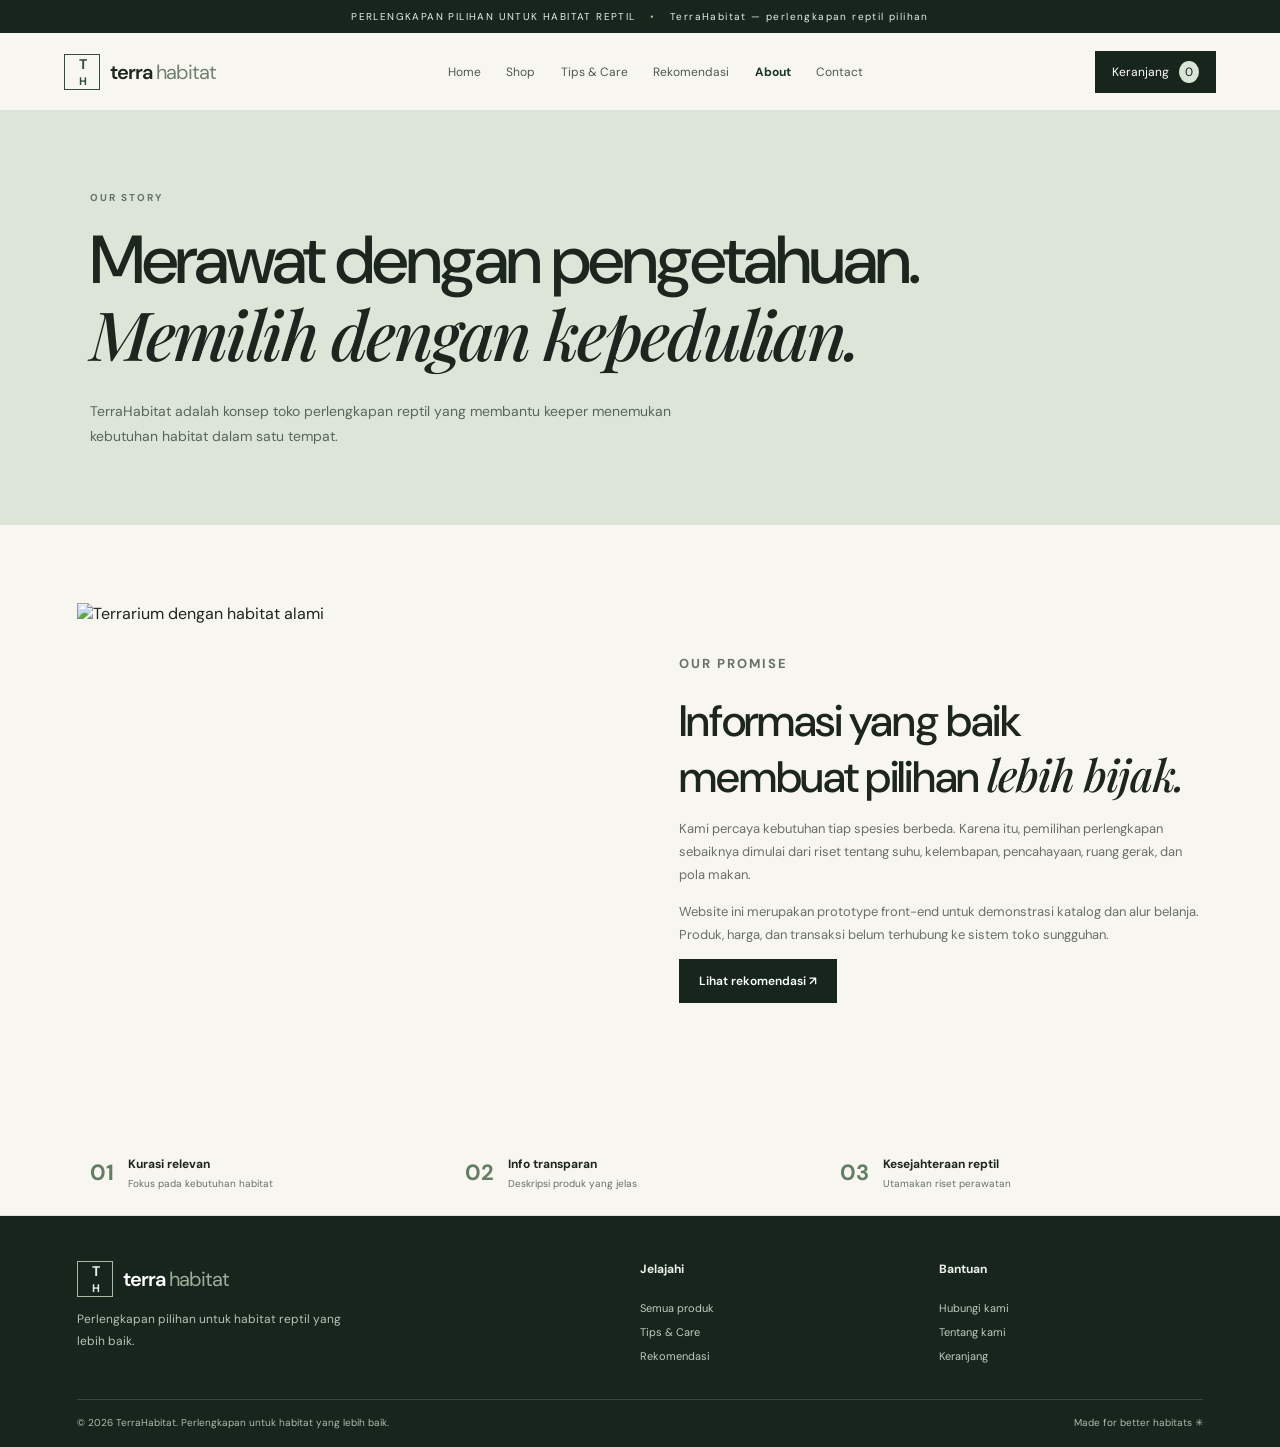
==== about.html @ 7066e223 "Add files via upload Upload website pertama" ====
<!DOCTYPE html>
<html lang="id">
 <head>
  <meta charset="utf-8"/>
  <meta content="width=device-width,initial-scale=1" name="viewport"/>
  <meta content="#18251d" name="theme-color"/>
  <title>
   About | TerraHabitat
  </title>
  <link href="style.css" rel="stylesheet"/>
 </head>
 <body>
  <div class="announcement">
   PERLENGKAPAN PILIHAN UNTUK HABITAT REPTIL
   <span>
    •
   </span>
   TerraHabitat — perlengkapan reptil pilihan
  </div>
  <header class="site-header">
   <a class="brand" href="index.html">
    <span class="brand-mark">
     T
     <span>
      H
     </span>
    </span>
    <span class="brand-name">
     terra
     <span>
      habitat
     </span>
    </span>
   </a>
   <button aria-label="Buka menu" class="menu-toggle" id="menuToggle">
    ☰
   </button>
   <nav class="main-nav" id="mainNav">
    <a data-page="index.html" href="index.html">
     Home
    </a>
    <a data-page="shop.html" href="shop.html">
     Shop
    </a>
    <a data-page="tips.html" href="tips.html">
     Tips &amp; Care
    </a>
    <a data-page="recommendation.html" href="recommendation.html">
     Rekomendasi
    </a>
    <a data-page="about.html" href="about.html">
     About
    </a>
    <a data-page="contact.html" href="contact.html">
     Contact
    </a>
   </nav>
   <div class="header-actions">
    <a class="cart-button" href="cart.html">
     Keranjang
     <span id="cartCount">
      0
     </span>
    </a>
   </div>
  </header>
  <main>
   <section class="page-hero">
    <p class="eyebrow">
     OUR STORY
    </p>
    <h1>
     Merawat dengan pengetahuan.
     <br/>
     <em>
      Memilih dengan kepedulian.
     </em>
    </h1>
    <p>
     TerraHabitat adalah konsep toko perlengkapan reptil yang membantu keeper menemukan kebutuhan habitat dalam satu tempat.
    </p>
   </section>
   <section class="section about-layout">
    <a class="about-photo image-link" href="shop.html">
     <img alt="Terrarium dengan habitat alami" src="images/about-terrarium.jpg"/>
    </a>
    <div>
     <p class="eyebrow">
      OUR PROMISE
     </p>
     <h2>
      Informasi yang baik membuat pilihan
      <em>
       lebih bijak.
      </em>
     </h2>
     <p>
      Kami percaya kebutuhan tiap spesies berbeda. Karena itu, pemilihan perlengkapan sebaiknya dimulai dari riset tentang suhu, kelembapan, pencahayaan, ruang gerak, dan pola makan.
     </p>
     <p>
      Website ini merupakan prototype front-end untuk demonstrasi katalog dan alur belanja. Produk, harga, dan transaksi belum terhubung ke sistem toko sungguhan.
     </p>
     <a class="button button-dark" href="recommendation.html">
      Lihat rekomendasi ↗
     </a>
    </div>
   </section>
   <section class="benefit-strip">
    <div>
     <b>
      01
     </b>
     <p>
      <strong>
       Kurasi relevan
      </strong>
      <small>
       Fokus pada kebutuhan habitat
      </small>
     </p>
    </div>
    <div>
     <b>
      02
     </b>
     <p>
      <strong>
       Info transparan
      </strong>
      <small>
       Deskripsi produk yang jelas
      </small>
     </p>
    </div>
    <div>
     <b>
      03
     </b>
     <p>
      <strong>
       Kesejahteraan reptil
      </strong>
      <small>
       Utamakan riset perawatan
      </small>
     </p>
    </div>
   </section>
  </main>
  <footer class="footer">
   <div class="footer-main">
    <div class="footer-brand">
     <a class="brand brand-footer" href="index.html">
      <span class="brand-mark">
       T
       <span>
        H
       </span>
      </span>
      <span class="brand-name">
       terra
       <span>
        habitat
       </span>
      </span>
     </a>
     <p>
      Perlengkapan pilihan untuk habitat reptil yang lebih baik.
     </p>
    </div>
    <div>
     <h4>
      Jelajahi
     </h4>
     <a href="shop.html">
      Semua produk
     </a>
     <a href="tips.html">
      Tips &amp; Care
     </a>
     <a href="recommendation.html">
      Rekomendasi
     </a>
    </div>
    <div>
     <h4>
      Bantuan
     </h4>
     <a href="contact.html">
      Hubungi kami
     </a>
     <a href="about.html">
      Tentang kami
     </a>
     <a href="cart.html">
      Keranjang
     </a>
    </div>
   </div>
   <div class="footer-bottom">
    <span>
     © 2026 TerraHabitat. Perlengkapan untuk habitat yang lebih baik.
    </span>
    <span>
     Made for better habitats ✳
    </span>
   </div>
  </footer>
  <div class="toast" id="toast" role="status">
  </div>
  <script src="site.js">
  </script>
 </body>
</html>
---- style.css ----
@import url('https://fonts.googleapis.com/css2?family=DM+Sans:wght@400;500;600;700&family=Playfair+Display:ital,wght@0,500;0,600;1,500;1,600&display=swap');
:root {
    --forest:#18251d;
    --green:#324d3b;
    --sage:#dce5d8;
    --cream:#f7f6f0;
    --ink:#1d251f;
    --muted:#687168;
    --line:#dfe3dc
}
* {
    box-sizing:border-box
}
html {
    scroll-behavior:smooth
}
body {
    margin:0;
    background:var(--cream);
    color:var(--ink);
    font-family:'DM Sans',sans-serif
}
a {
    color:inherit;
    text-decoration:none
}
img {
    display:block;
    width:100%;
    object-fit:cover
}
button,input,select,textarea {
    font:inherit
}
.announcement {
    background:var(--forest);
    color:#e8eee7;
    padding:10px 5%;
    font-size:10px;
    letter-spacing:1.4px;
    text-align:center
}
.announcement span {
    padding:0 10px;
    color:#a8c29f
}
.site-header {
    height:78px;
    padding:0 5%;
    display:flex;
    align-items:center;
    justify-content:space-between;
    gap:24px;
    background:#f7f6f0eF;
    border-bottom:1px solid var(--line);
    position:sticky;
    top:0;
    z-index:20;
    backdrop-filter:blur(14px)
}
.brand {
    display:flex;
    align-items:center;
    gap:10px;
    flex-shrink:0
}
.brand-mark {
    width:36px;
    height:36px;
    border:1px solid var(--green);
    display:grid;
    place-items:center;
    font-size:14px;
    font-weight:700;
    color:var(--green);
    letter-spacing:-2px
}
.brand-mark span {
    font-size:11px
}
.brand-name {
    font-size:20px;
    letter-spacing:-1px;
    font-weight:600
}
.brand-name span {
    font-weight:400;
    color:#71816f
}
.main-nav {
    display:flex;
    gap:clamp(12px,2vw,30px);
    align-items:center
}
.main-nav a {
    font-size:12px;
    color:#4e594f;
    transition:color .2s
}
.main-nav a:hover,.main-nav a.active {
    color:#1b3725;
    font-weight:700
}
.header-actions {
    display:flex;
    align-items:center;
    gap:12px
}
.cart-button {
    background:var(--forest);
    color:white;
    border:0;
    padding:13px 17px;
    font-size:12px;
    cursor:pointer;
    white-space:nowrap
}
.cart-button span {
    background:#d9e5d5;
    color:var(--forest);
    border-radius:50%;
    padding:3px 6px;
    margin-left:7px
}
.menu-toggle {
    display:none;
    background:none;
    border:0;
    font-size:24px
}
.hero {
    display:grid;
    grid-template-columns:1fr 1fr;
    min-height:540px;
    background:var(--sage);
    padding:45px 5% 60px;
    gap:6%;
    align-items:center
}
.hero-copy {
    max-width:580px;
    padding:25px 0
}
.eyebrow {
    font-size:10px;
    font-weight:700;
    letter-spacing:2px;
    color:#637665;
    margin:0 0 20px
}
.hero h1,.page-hero h1 {
    font-size:clamp(40px,5.3vw,72px);
    line-height:1.08;
    letter-spacing:-2.7px;
    margin:0 0 23px;
    font-weight:500
}
.hero h1 em,.page-hero h1 em,h2 em {
    font-family:'Playfair Display',serif;
    font-weight:500
}
.hero-description,.page-hero>p:last-child {
    color:#59665b;
    line-height:1.8;
    max-width:460px;
    font-size:14px
}
.hero-actions {
    display:flex;
    align-items:center;
    gap:24px;
    margin-top:28px;
    flex-wrap:wrap
}
.button {
    display:inline-flex;
    align-items:center;
    justify-content:center;
    padding:14px 20px;
    border:0;
    cursor:pointer;
    font-size:12px;
    font-weight:600;
    gap:12px
}
.button-light {
    background:var(--forest);
    color:white
}
.button-dark {
    background:var(--forest);
    color:white
}
.text-link {
    font-size:12px;
    font-weight:600;
    border-bottom:1px solid #839182;
    padding-bottom:5px
}
.dark-link {
    color:var(--forest)
}
.hero-proof {
    display:flex;
    align-items:center;
    gap:14px;
    margin-top:45px;
    font-size:12px
}
.hero-proof p {
    line-height:1.7
}
.hero-proof small,.benefit-strip small {
    color:var(--muted)
}
.hero-art {
    height:430px;
    position:relative;
    overflow:hidden
}
.hero-art img {
    height:100%;
    transition:transform .6s
}
.hero-art:hover img,.image-link:hover img {
    transform:scale(1.035)
}
.hero-note {
    position:absolute;
    bottom:18px;
    left:18px;
    background:#f7f6f0ed;
    padding:16px 20px;
    font-size:12px
}
.benefit-strip {
    display:grid;
    grid-template-columns:repeat(3,1fr);
    padding:25px 7%;
    border-bottom:1px solid var(--line);
    gap:25px
}
.benefit-strip>div {
    display:flex;
    align-items:center;
    gap:14px
}
.benefit-strip b {
    font-size:22px;
    color:#647d65
}
.benefit-strip p {
    margin:0;
    display:grid;
    gap:5px;
    font-size:12px
}
.section {
    padding:78px 6%
}
.section-heading {
    display:flex;
    align-items:end;
    justify-content:space-between;
    gap:20px;
    margin-bottom:28px
}
.section-heading h2,.featured-content h2,.about-layout h2,.contact-copy h2 {
    font-size:clamp(28px,3.6vw,44px);
    font-weight:500;
    line-height:1.18;
    letter-spacing:-1.3px;
    margin:0
}
.category-grid {
    display:grid;
    grid-template-columns:repeat(3,1fr);
    gap:14px
}
.category-card {
    height:255px;
    position:relative;
    overflow:hidden;
    background:#dce3d8;
    display:block;
    border:0;
    text-align:left;
    color:white;
    cursor:pointer
}
.category-card:after {
    content:'';
    position:absolute;
    inset:0;
    background:linear-gradient(0deg,#101c16cc,transparent 70%)
}
.category-card img {
    height:100%;
    transition:transform .5s
}
.category-card:hover img {
    transform:scale(1.04)
}
.category-info {
    position:absolute;
    bottom:22px;
    left:22px;
    z-index:1;
    display:grid;
    gap:7px
}
.category-info strong {
    font-size:18px;
    font-weight:500
}
.category-info small {
    font-size:11px;
    color:#e0e7df
}
.featured-banner {
    display:grid;
    grid-template-columns:1fr 1fr;
    background:#e4e8df;
    align-items:center
}
.featured-image {
    height:420px;
    overflow:hidden
}
.featured-image img {
    height:100%;
    transition:transform .5s
}
.featured-content {
    padding:50px 12%
}
.featured-content p:not(.eyebrow) {
    font-size:13px;
    line-height:1.8;
    color:#59665b;
    margin:20px 0 25px
}
.page-hero {
    padding:80px 7% 62px;
    background:var(--sage)
}
.page-hero h1 {
    max-width:850px
}
.page-hero>p:last-child {
    max-width:650px
}
.page-hero.compact {
    padding-top:55px;
    padding-bottom:40px
}
.shop-section {
    padding-top:35px
}
.shop-controls {
    display:grid;
    grid-template-columns:1fr 220px 200px;
    gap:12px;
    margin-bottom:14px
}
.shop-controls input,.shop-controls select,.contact-form input,.contact-form textarea {
    width:100%;
    padding:14px;
    border:1px solid #d7ddd5;
    background:#fbfbf7;
    color:var(--ink);
    outline:none
}
.shop-controls input:focus,.contact-form input:focus,.contact-form textarea:focus {
    border-color:#637c67
}
.product-count {
    font-size:12px;
    color:var(--muted);
    margin:18px 0
}
.product-grid {
    display:grid;
    grid-template-columns:repeat(3,minmax(0,1fr));
    gap:28px 16px
}
.product-card {
    min-width:0
}
.product-image {
    position:relative;
    overflow:hidden;
    background:#e7e9e2;
    aspect-ratio:1/1.03
}
.product-image>a {
    display:block;
    height:100%
}
.product-image img {
    height:100%;
    transition:transform .45s
}
.product-card:hover .product-image img {
    transform:scale(1.04)
}
.product-badge {
    position:absolute;
    top:12px;
    left:12px;
    background:#f7f6f0eF;
    padding:7px 9px;
    font-size:9px;
    letter-spacing:.8px
}
.quick-add {
    position:absolute;
    left:10px;
    right:10px;
    bottom:10px;
    background:var(--forest);
    color:white;
    border:0;
    padding:12px;
    cursor:pointer;
    font-size:11px;
    opacity:0;
    transform:translateY(6px);
    transition:.2s
}
.product-card:hover .quick-add,.quick-add:focus {
    opacity:1;
    transform:none
}
.product-meta {
    padding:14px 2px
}
.product-category {
    font-size:9px;
    color:#7c897b;
    letter-spacing:1px;
    text-transform:uppercase
}
.product-title-row {
    display:flex;
    justify-content:space-between;
    gap:8px;
    align-items:start
}
.product-title {
    font-size:16px;
    font-weight:600;
    margin:8px 0
}
.product-rating {
    font-size:10px;
    color:#647d65;
    margin-top:10px
}
.product-desc {
    font-size:12px;
    line-height:1.6;
    color:var(--muted);
    min-height:38px
}
.price-row {
    display:flex;
    justify-content:space-between;
    align-items:center;
    font-size:14px;
    font-weight:700
}
.mini-add {
    width:31px;
    height:31px;
    background:var(--sage);
    border:0;
    font-size:20px;
    cursor:pointer
}
.empty-message {
    padding:40px;
    text-align:center;
    color:var(--muted)
}
.product-detail {
    display:grid;
    grid-template-columns:1fr 1fr;
    gap:7%;
    align-items:center;
    min-height:500px
}
.detail-image {
    height:min(65vw,520px);
    background:#e5e8e0
}
.detail-image img {
    height:100%
}
.detail-copy h1 {
    font-size:clamp(32px,4vw,52px);
    font-weight:500;
    letter-spacing:-1.5px
}
.detail-copy p {
    line-height:1.8;
    color:var(--muted);
    font-size:14px
}
.detail-price {
    font-size:24px;
    font-weight:700;
    margin:24px 0
}
.detail-copy .button {
    margin-top:10px
}
.image-link {
    display:block;
    overflow:hidden
}
.image-link img {
    transition:transform .5s
}
.care-grid {
    display:grid;
    grid-template-columns:repeat(3,1fr);
    gap:18px
}
.care-card {
    background:#eeefe8
}
.care-image {
    height:220px;
    display:block;
    position:relative;
    overflow:hidden
}
.care-image img {
    height:100%;
    transition:transform .4s
}
.care-image:hover img {
    transform:scale(1.04)
}
.care-image span {
    position:absolute;
    left:14px;
    top:14px;
    background:#f7f6f0;
    padding:7px 10px;
    font-size:9px;
    letter-spacing:1px
}
.care-body {
    padding:20px
}
.care-body h3 {
    font-size:18px;
    font-weight:500;
    margin:0 0 10px
}
.care-body p,.about-layout p {
    font-size:13px;
    line-height:1.8;
    color:var(--muted)
}
.care-body .text-link {
    display:inline-block;
    margin-top:8px
}
.care-grid-page {
    padding-top:55px
}
.recommend-grid {
    display:grid;
    grid-template-columns:repeat(2,1fr);
    gap:14px
}
.recommend-card {
    display:flex;
    gap:20px;
    background:#ecefe7;
    padding:28px;
    align-items:start
}
.recommend-emoji {
    font-size:38px
}
.recommend-card span {
    font-size:9px;
    letter-spacing:1px;
    color:#71816f
}
.recommend-card h3 {
    margin:8px 0;
    font-size:23px;
    font-weight:500
}
.recommend-card p {
    font-size:12px;
    color:var(--muted);
    line-height:1.8
}
.recommend-card a {
    font-size:11px;
    font-weight:700;
    border-bottom:1px solid #98a495;
    padding-bottom:5px
}
.about-layout {
    display:grid;
    grid-template-columns:1fr 1fr;
    gap:7%;
    align-items:center
}
.about-photo {
    height:450px
}
.about-photo img {
    height:100%
}
.faq-section {
    padding-top:25px
}
.faq-list {
    max-width:900px
}
.faq-list details {
    border-bottom:1px solid var(--line);
    padding:18px 0
}
.faq-list summary {
    cursor:pointer;
    display:flex;
    justify-content:space-between;
    font-size:14px
}
.faq-list details p {
    font-size:13px;
    color:var(--muted);
    line-height:1.8;
    max-width:750px
}
.contact-section {
    display:grid;
    grid-template-columns:1fr 1fr;
    gap:8%;
    background:#e5e9e0
}
.contact-copy p {
    font-size:13px;
    color:var(--muted);
    line-height:1.8;
    max-width:420px
}
.contact-detail {
    display:grid;
    gap:7px;
    margin-top:25px
}
.contact-detail span {
    font-size:9px;
    letter-spacing:1.5px;
    color:#788579
}
.contact-detail strong {
    font-size:13px
}
.contact-form {
    background:var(--cream);
    padding:28px;
    display:grid;
    gap:10px
}
.contact-form h3 {
    margin:0 0 10px;
    font-weight:500;
    font-size:23px
}
.contact-form label {
    font-size:11px
}
.contact-form textarea {
    resize:vertical
}
.contact-form small {
    font-size:10px;
    color:var(--muted);
    line-height:1.6
}
.cart-page {
    display:grid;
    grid-template-columns:1.5fr .8fr;
    gap:35px;
    align-items:start
}
.cart-line {
    display:grid;
    grid-template-columns:100px 1fr auto;
    gap:18px;
    padding:18px 0;
    border-bottom:1px solid var(--line);
    align-items:center
}
.cart-line img {
    width:100px;
    height:100px
}
.cart-line h4 {
    margin:0 0 8px;
    font-size:15px
}
.cart-line p {
    font-size:13px;
    color:var(--muted)
}
.quantity-control {
    display:flex;
    align-items:center;
    gap:12px;
    margin:12px 0
}
.quantity-control button {
    border:1px solid var(--line);
    background:white;
    width:28px;
    height:28px;
    cursor:pointer
}
.remove-item {
    border:0;
    background:none;
    text-decoration:underline;
    color:#7b4e43;
    padding:0;
    cursor:pointer;
    font-size:11px
}
.cart-page-summary {
    background:#e9ede5;
    padding:25px;
    position:sticky;
    top:100px
}
.cart-page-summary h2 {
    font-weight:500
}
.summary-line {
    display:flex;
    justify-content:space-between;
    padding:18px 0;
    border-bottom:1px solid #d3dbd0
}
.cart-page-summary p,.cart-page-summary small {
    font-size:11px;
    line-height:1.7;
    color:var(--muted)
}
.cart-page-summary .button {
    width:100%;
    margin:15px 0
}
.cart-page-summary .text-link {
    display:block;
    text-align:center;
    margin:10px
}
.cart-empty {
    padding:40px 20px;
    text-align:center;
    background:#edf0e9
}
.cart-empty p {
    color:var(--muted);
    font-size:13px
}
.footer {
    background:var(--forest);
    color:#eef2eb;
    padding:45px 6% 18px
}
.footer-main {
    display:grid;
    grid-template-columns:2fr 1fr 1fr;
    gap:35px;
    padding-bottom:35px
}
.brand-footer .brand-mark {
    border-color:#a9bba7;
    color:#e9f0e5
}
.brand-footer .brand-name {
    color:white
}
.brand-footer .brand-name span {
    color:#9caf9a
}
.footer p {
    font-size:12px;
    line-height:1.8;
    color:#b7c3b6;
    max-width:270px
}
.footer h4 {
    font-size:12px;
    margin:0 0 14px
}
.footer-main>div:not(:first-child) {
    display:flex;
    flex-direction:column;
    gap:10px
}
.footer-main>div>a:not(.brand) {
    font-size:11px;
    color:#c1cbbf
}
.footer-bottom {
    border-top:1px solid #ffffff25;
    padding-top:16px;
    display:flex;
    justify-content:space-between;
    color:#aebbad;
    font-size:10px
}
.toast {
    position:fixed;
    bottom:22px;
    left:50%;
    transform:translate(-50%,20px);
    background:var(--forest);
    color:white;
    padding:13px 20px;
    font-size:12px;
    opacity:0;
    pointer-events:none;
    transition:.2s;
    z-index:100
}
.toast.show {
    opacity:1;
    transform:translate(-50%,0)
}
[hidden] {
    display:none!important
}
@media(max-width:950px) {
    .main-nav {
        gap:12px
    }
    .main-nav a {
        font-size:11px
    }
    .brand-name {
        font-size:17px
    }
    .hero {
        min-height:450px
    }
    .hero-art {
        height:350px
    }
    .category-card {
        height:210px
    }
    .product-grid {
        grid-template-columns:repeat(2,minmax(0,1fr))
    }
    .shop-controls {
        grid-template-columns:1fr 1fr
    }
    .shop-controls input {
        grid-column:1/-1
    }
}
@media(max-width:700px) {
    .site-header {
        height:68px;
        padding:0 5%;
        gap:10px
    }
    .menu-toggle {
        display:block;
        order:3
    }
    .main-nav {
        display:none;
        position:absolute;
        top:68px;
        left:0;
        right:0;
        padding:20px 6%;
        background:var(--cream);
        border-bottom:1px solid var(--line);
        flex-direction:column;
        align-items:flex-start;
        gap:18px
    }
    .main-nav.open {
        display:flex
    }
    .header-actions {
        margin-left:auto
    }
    .brand-mark {
        width:31px;
        height:31px
    }
    .brand-name {
        font-size:16px
    }
    .cart-button {
        padding:11px;
        font-size:11px
    }
    .hero {
        grid-template-columns:1fr;
        padding:35px 6% 45px;
        gap:25px
    }
    .hero h1,.page-hero h1 {
        font-size:43px
    }
    .hero-art {
        height:300px
    }
    .benefit-strip {
        grid-template-columns:1fr;
        padding:22px 7%;
        gap:15px
    }
    .section {
        padding:52px 6%
    }
    .section-heading {
        align-items:start;
        flex-direction:column
    }
    .category-grid {
        grid-template-columns:repeat(2,minmax(0,1fr));
        gap:10px
    }
    .category-card {
        height:190px
    }
    .category-info {
        left:13px;
        bottom:15px
    }
    .category-info strong {
        font-size:15px
    }
    .featured-banner,.about-layout,.contact-section,.product-detail,.cart-page {
        grid-template-columns:1fr
    }
    .featured-image {
        height:260px
    }
    .featured-content {
        padding:35px 7%
    }
    .page-hero {
        padding:50px 6% 40px
    }
    .care-grid {
        grid-template-columns:1fr
    }
    .care-image {
        height:230px
    }
    .recommend-grid {
        grid-template-columns:1fr
    }
    .shop-controls {
        grid-template-columns:1fr 1fr
    }
    .shop-controls input {
        grid-column:1/-1
    }
    .product-grid {
        gap:20px 12px
    }
    .product-title {
        font-size:14px
    }
    .product-desc {
        font-size:11px
    }
    .quick-add {
        opacity:1;
        transform:none;
        padding:9px;
        font-size:10px
    }
    .product-detail {
        gap:25px
    }
    .detail-image {
        height:350px
    }
    .about-photo {
        height:300px
    }
    .cart-page-summary {
        position:static
    }
    .footer-main {
        grid-template-columns:1fr 1fr
    }
    .footer-brand {
        grid-column:1/-1
    }
    .footer-bottom {
        gap:12px;
        flex-direction:column
    }
    .cart-line {
        grid-template-columns:75px 1fr auto;
        gap:12px
    }
    .cart-line img {
        width:75px;
        height:80px
    }
}
@media(max-width:390px) {
    .brand-name {
        font-size:14px
    }
    .header-actions {
        gap:5px
    }
    .cart-button {
        padding:9px
    }
    .category-card {
        height:160px
    }
    .product-grid {
        grid-template-columns:1fr 1fr
    }
    .product-title-row {
        display:block
    }
    .shop-controls {
        grid-template-columns:1fr
    }
    .shop-controls input {
        grid-column:auto
    }
}
/* Species-specific care guide pages */
.species-layout {
    padding-top:55px;
    padding-bottom:45px
}
.species-layout .about-photo {
    background:#e6e9df;
    overflow:hidden
}
.species-layout h2 {
    font-size:clamp(28px,3.4vw,42px);
    font-weight:500;
    line-height:1.2;
    letter-spacing:-1px
}
.species-layout h2 em {
    font-family:'Playfair Display',serif;
    font-weight:500
}
.species-content {
    padding-top:35px
}
.species-topic-grid {
    grid-template-columns:repeat(3,minmax(0,1fr));
    align-items:stretch
}
.species-topic-grid .care-card {
    height:100%
}
.species-topic-grid .care-body {
    padding:26px
}
.species-topic-grid .care-body .eyebrow {
    display:block;
    margin-bottom:12px
}
.species-check .featured-banner {
    grid-template-columns:1fr 1fr
}
.species-check ul {
    padding-left:19px;
    color:var(--muted);
    font-size:13px;
    line-height:2
}
.species-check .featured-content p:not(.eyebrow) {
    line-height:1.8
}
@media(max-width:700px) {
    .species-topic-grid {
        grid-template-columns:1fr
    }
    .species-check .featured-banner {
        grid-template-columns:1fr
    }
    .species-layout .about-photo {
        height:300px
    }
}


/* Form alamat pengantaran pada halaman keranjang */
.delivery-form {
    display: grid;
    gap: 9px;
    margin-top: 22px;
}
.delivery-form h3 {
    margin: 4px 0 8px;
    font-size: 17px;
    font-weight: 500;
}
.delivery-form label {
    margin-top: 5px;
    font-size: 11px;
    font-weight: 600;
}
.delivery-form input,
.delivery-form select,
.delivery-form textarea {
    width: 100%;
    min-width: 0;
    padding: 11px 12px;
    border: 1px solid #d3dbd0;
    border-radius: 0;
    background: #fff;
    color: var(--ink, #18251d);
    font: inherit;
    font-size: 12px;
}
.delivery-form textarea {
    resize: vertical;
}
.delivery-form input:focus,
.delivery-form select:focus,
.delivery-form textarea:focus {
    outline: 2px solid #647b60;
    outline-offset: 1px;
}
.delivery-total-line {
    padding: 11px 0;
    font-size: 12px;
}
.delivery-feedback {
    overflow-wrap: anywhere;
    margin: 0;
}
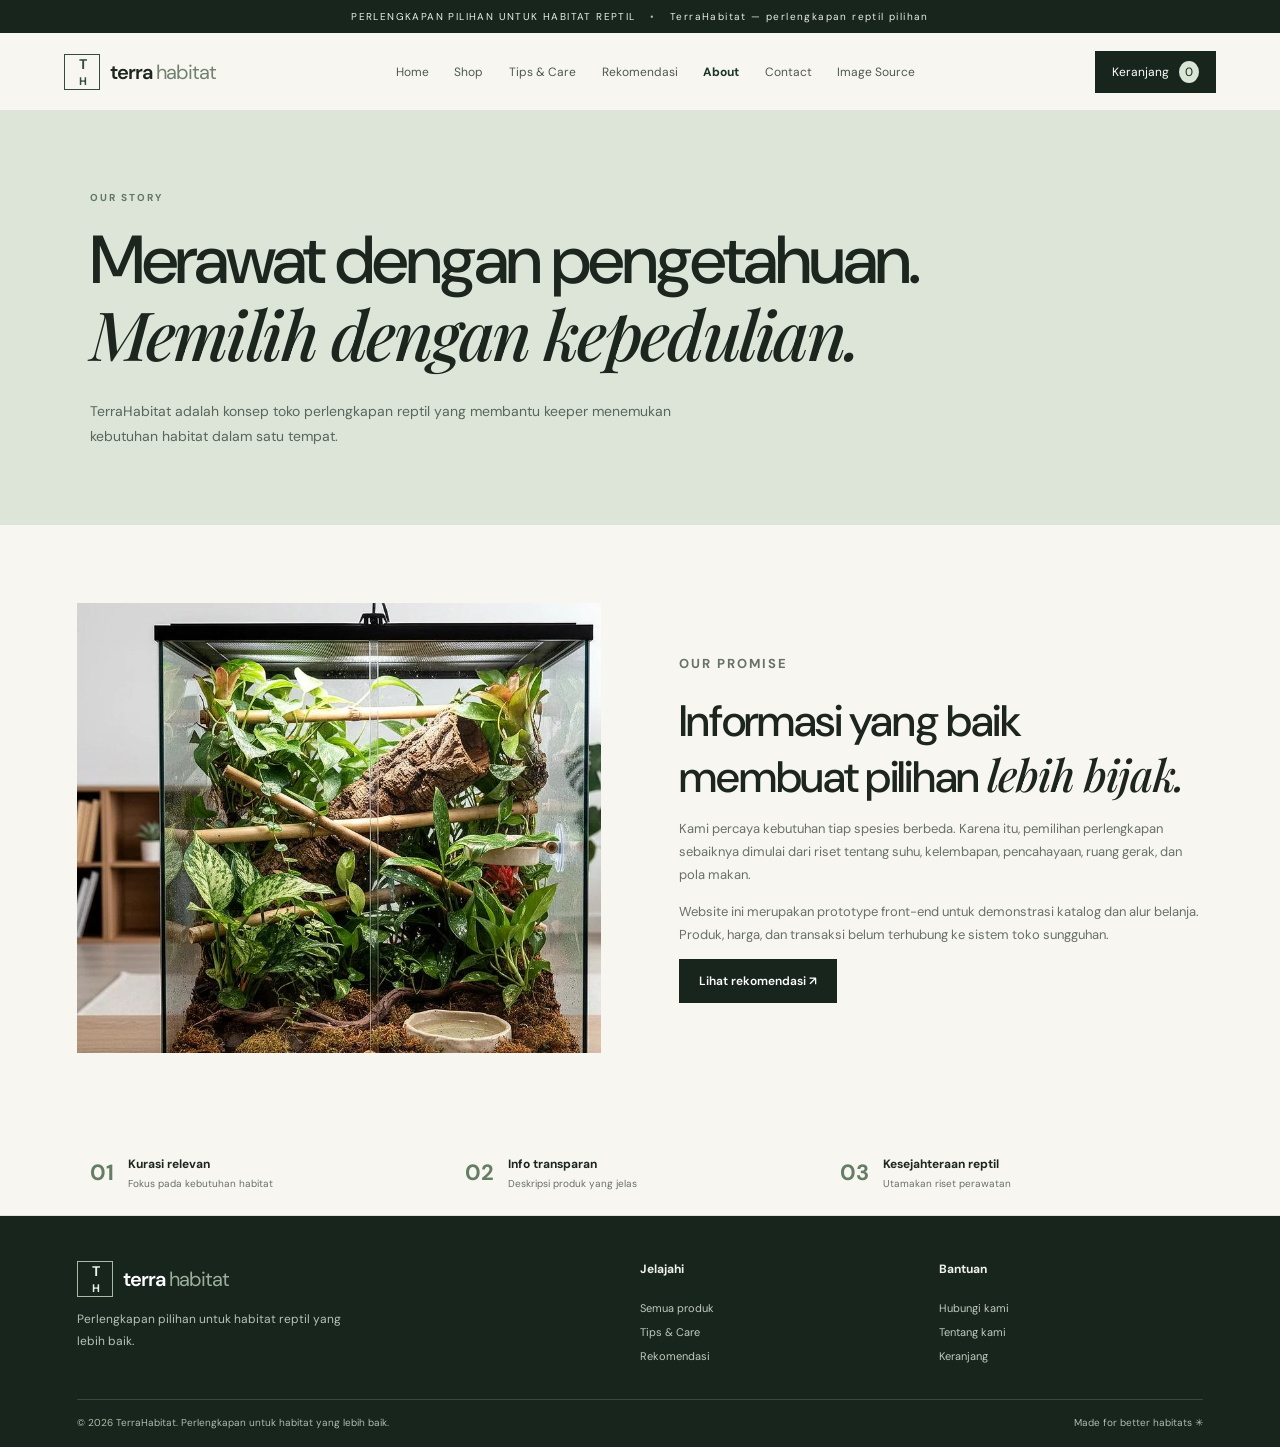
==== commit c4d6208c: "Update about.html" ====
--- a/about.html
+++ b/about.html
@@ -54,6 +54,9 @@
     <a data-page="contact.html" href="contact.html">
      Contact
     </a>
+    <a data-page="image-source.html" href="image-source.html">
+    Image Source
+    </a>
    </nav>
    <div class="header-actions">
     <a class="cart-button" href="cart.html">
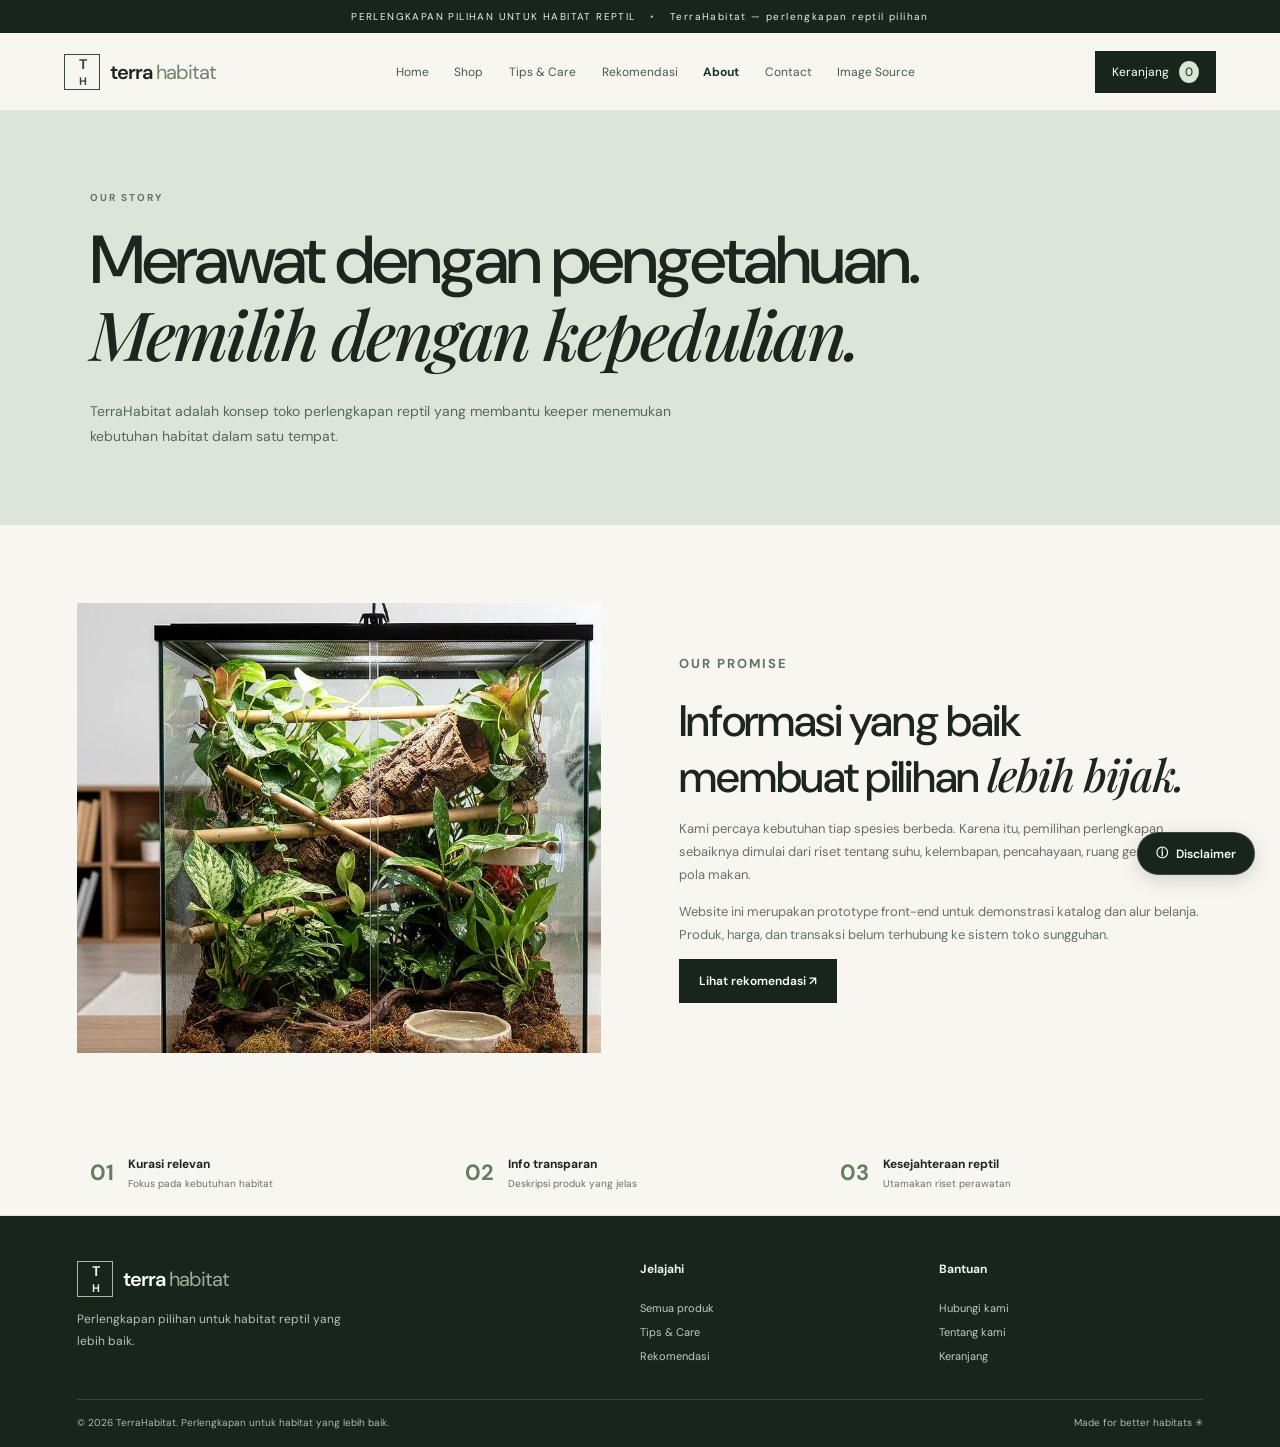
==== commit e3e93b2b: "Update about.html" ====
--- a/about.html
+++ b/about.html
@@ -213,6 +213,60 @@
   </div>
   <script src="site.js">
   </script>
+  <!-- FLOATING DISCLAIMER -->
+<div class="disclaimer-widget" id="disclaimerWidget">
+
+    <!-- LABEL AWAL -->
+    <button class="disclaimer-trigger" id="disclaimerTrigger">
+        <span>ⓘ</span>
+        Disclaimer
+    </button>
+
+    <!-- INFORMASI DISCLAIMER -->
+    <div class="disclaimer-content">
+
+        <div class="disclaimer-header">
+            <span>ⓘ DISCLAIMER</span>
+
+            <button
+                class="disclaimer-close"
+                id="disclaimerClose"
+                aria-label="Tutup disclaimer">
+                ×
+            </button>
+        </div>
+
+        <h3>Informasi Proyek</h3>
+
+        <p>
+            Website ini merupakan proyek tugas sekolah.
+        </p>
+
+        <strong>Arkan Avicenna Athallah</strong>
+
+        <small>XI-4 · SMAN 3 Bandung</small>
+
+    </div>
+
+</div>
+  <script>
+    const disclaimerWidget =
+        document.getElementById("disclaimerWidget");
+
+    const disclaimerTrigger =
+        document.getElementById("disclaimerTrigger");
+
+    const disclaimerClose =
+        document.getElementById("disclaimerClose");
+
+    disclaimerTrigger.addEventListener("click", function() {
+        disclaimerWidget.classList.add("active");
+    });
+
+    disclaimerClose.addEventListener("click", function() {
+        disclaimerWidget.classList.remove("active");
+    });
+</script>
  </body>
 </html>
 
--- a/style.css
+++ b/style.css
@@ -1156,3 +1156,247 @@
     overflow-wrap: anywhere;
     margin: 0;
 }
+
+/* SPLASH SCREEN */
+#splash-screen {
+    position: fixed;
+    inset: 0;
+    z-index: 99999;
+    background: #17251D;
+    display: flex;
+    justify-content: center;
+    align-items: center;
+    text-align: center;
+    color: white;
+    opacity: 1;
+    visibility: visible;
+    transition: opacity 0.8s ease, visibility 0.8s ease;
+}
+
+.splash-content {
+    padding: 25px;
+    animation: splashAppear 1s ease;
+}
+
+.splash-content h1 {
+    font-size: 42px;
+    margin-bottom: 20px;
+    letter-spacing: 3px;
+}
+
+.splash-line {
+    width: 70px;
+    height: 2px;
+    background: #B7C9A8;
+    margin: 20px auto;
+}
+
+.splash-content p {
+    font-size: 16px;
+    color: #D5DDD2;
+}
+
+.splash-content h2 {
+    font-size: 23px;
+    margin: 12px 0;
+}
+
+.splash-content h3 {
+    font-size: 15px;
+    font-weight: normal;
+    color: #B7C9A8;
+}
+
+#splash-screen.hide {
+    opacity: 0;
+    visibility: hidden;
+    pointer-events: none;
+}
+
+@keyframes splashAppear {
+    from {
+        opacity: 0;
+        transform: translateY(15px);
+    }
+
+    to {
+        opacity: 1;
+        transform: translateY(0);
+    }
+}
+
+/* FLOATING DISCLAIMER WIDGET */
+
+.disclaimer-widget {
+    position: fixed;
+    right: 25px;
+    bottom: 25px;
+    z-index: 9999;
+
+    font-family: inherit;
+}
+
+/* LABEL AWAL */
+
+.disclaimer-trigger {
+    display: flex;
+    align-items: center;
+    gap: 8px;
+
+    padding: 12px 18px;
+
+    background: #18251D;
+    color: #FFFFFF;
+
+    border: 1px solid rgba(255,255,255,0.15);
+    border-radius: 50px;
+
+    font-family: inherit;
+    font-size: 12px;
+    font-weight: 600;
+
+    cursor: pointer;
+
+    box-shadow: 0 5px 20px rgba(0,0,0,0.15);
+
+    transition:
+        opacity 0.3s ease,
+        transform 0.3s ease;
+}
+
+.disclaimer-trigger:hover {
+    background: #304638;
+    transform: translateY(-3px);
+}
+
+/* CONTENT LABEL */
+
+.disclaimer-content {
+    position: absolute;
+    right: 0;
+    bottom: 0;
+
+    width: 320px;
+
+    padding: 22px;
+
+    background: #18251D;
+    color: #FFFFFF;
+
+    border: 1px solid rgba(255,255,255,0.12);
+    border-radius: 16px;
+
+    box-shadow: 0 10px 35px rgba(0,0,0,0.2);
+
+    opacity: 0;
+    visibility: hidden;
+    transform: translateY(12px) scale(0.92);
+    transform-origin: bottom right;
+
+    transition:
+        opacity 0.35s ease,
+        transform 0.35s cubic-bezier(0.2, 0.8, 0.2, 1),
+        visibility 0.35s ease;
+
+    pointer-events: none;
+}
+
+/* HEADER */
+
+.disclaimer-header {
+    display: flex;
+    justify-content: space-between;
+    align-items: center;
+
+    margin-bottom: 17px;
+
+    color: #B7C9A8;
+    font-size: 10px;
+    font-weight: 700;
+    letter-spacing: 1.5px;
+}
+
+.disclaimer-close {
+    width: 28px;
+    height: 28px;
+
+    display: flex;
+    align-items: center;
+    justify-content: center;
+
+    background: rgba(255,255,255,0.1);
+    color: #FFFFFF;
+
+    border: none;
+    border-radius: 50%;
+
+    font-size: 20px;
+    cursor: pointer;
+
+    transition: background 0.2s ease;
+}
+
+.disclaimer-close:hover {
+    background: rgba(255,255,255,0.22);
+}
+
+/* TEXT */
+
+.disclaimer-content h3 {
+    margin: 0 0 10px;
+
+    color: #FFFFFF;
+    font-size: 19px;
+}
+
+.disclaimer-content p {
+    margin: 0 0 14px;
+
+    color: #D5DDD2;
+    font-size: 13px;
+    line-height: 1.7;
+}
+
+.disclaimer-content strong {
+    display: block;
+
+    color: #B7C9A8;
+    font-size: 13px;
+}
+
+.disclaimer-content small {
+    display: block;
+
+    margin-top: 5px;
+
+    color: #D5DDD2;
+    font-size: 11px;
+}
+
+/* ACTIVE STATE */
+
+.disclaimer-widget.active .disclaimer-trigger {
+    opacity: 0;
+    transform: scale(0.8);
+    pointer-events: none;
+}
+
+.disclaimer-widget.active .disclaimer-content {
+    opacity: 1;
+    visibility: visible;
+    transform: translateY(0) scale(1);
+    pointer-events: auto;
+}
+
+/* MOBILE */
+
+@media (max-width: 480px) {
+    .disclaimer-widget {
+        right: 15px;
+        bottom: 15px;
+    }
+
+    .disclaimer-content {
+        width: min(320px, calc(100vw - 30px));
+    }
+}
